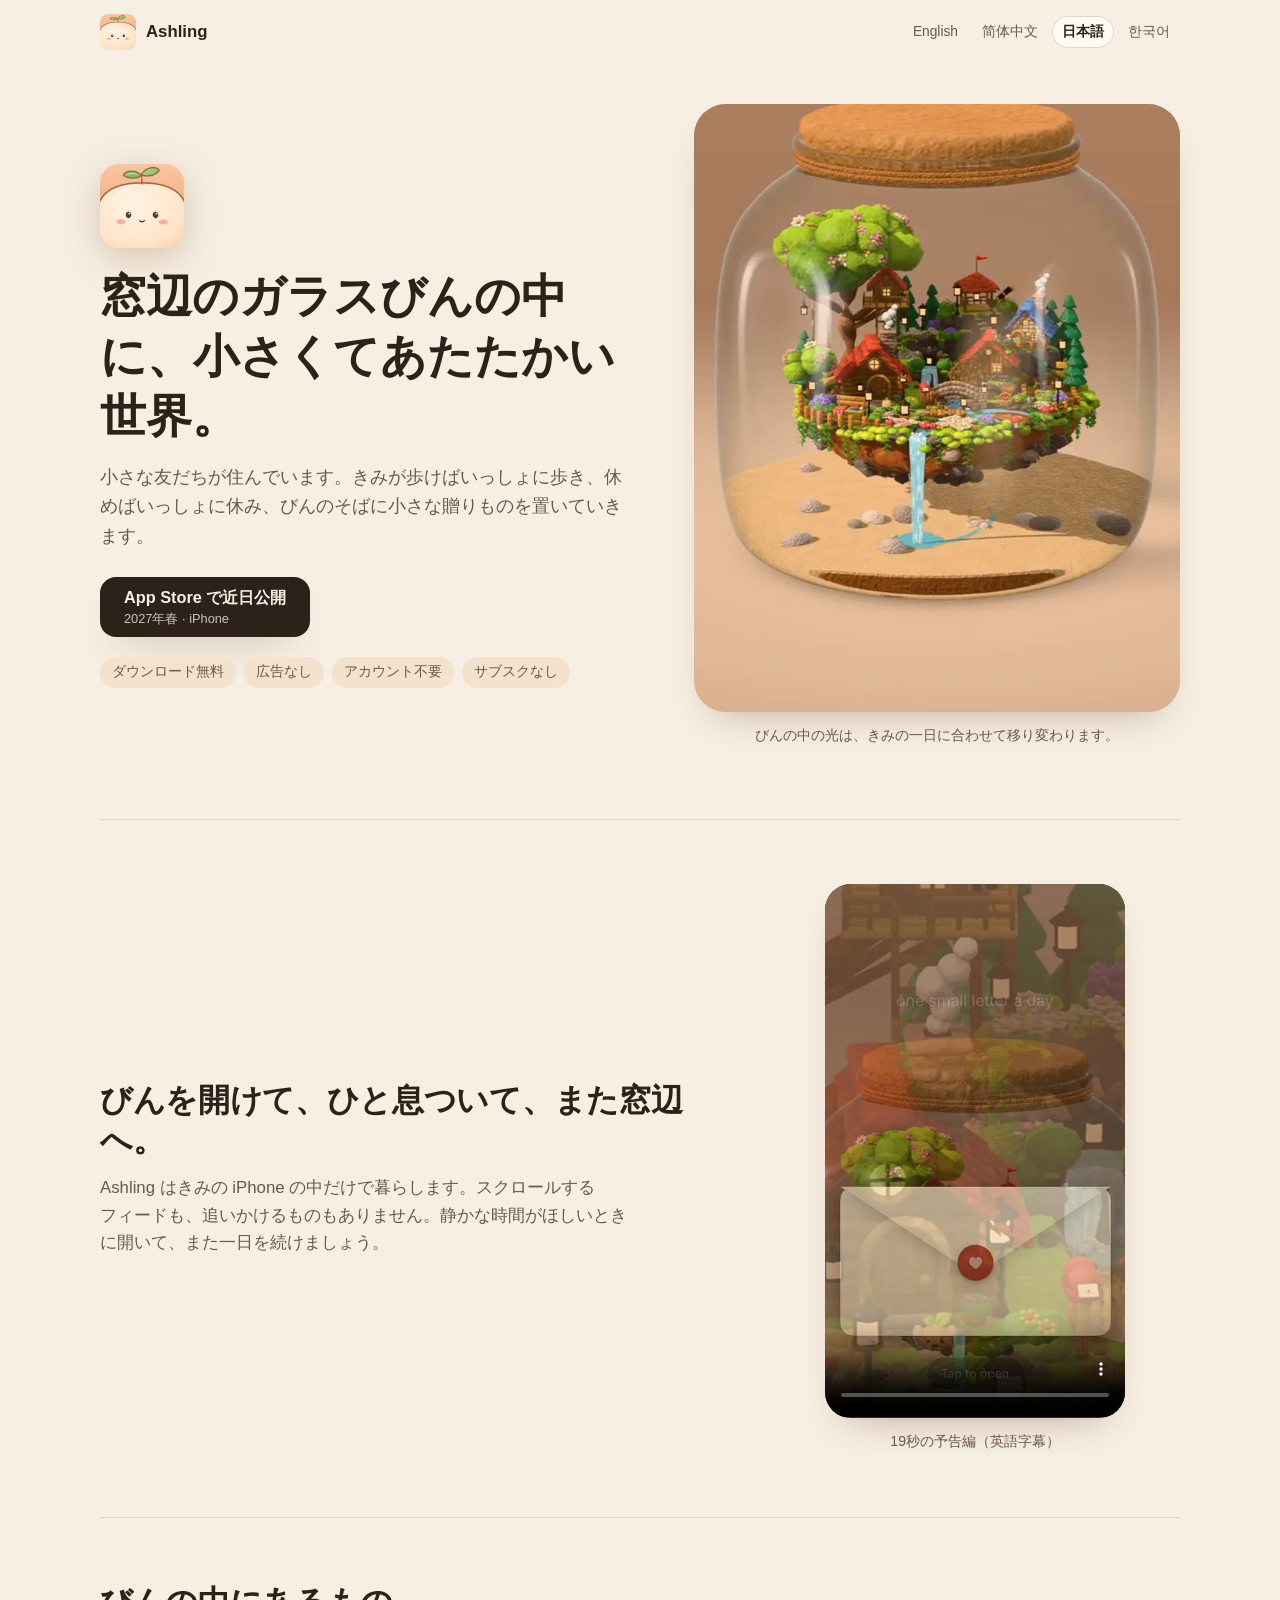
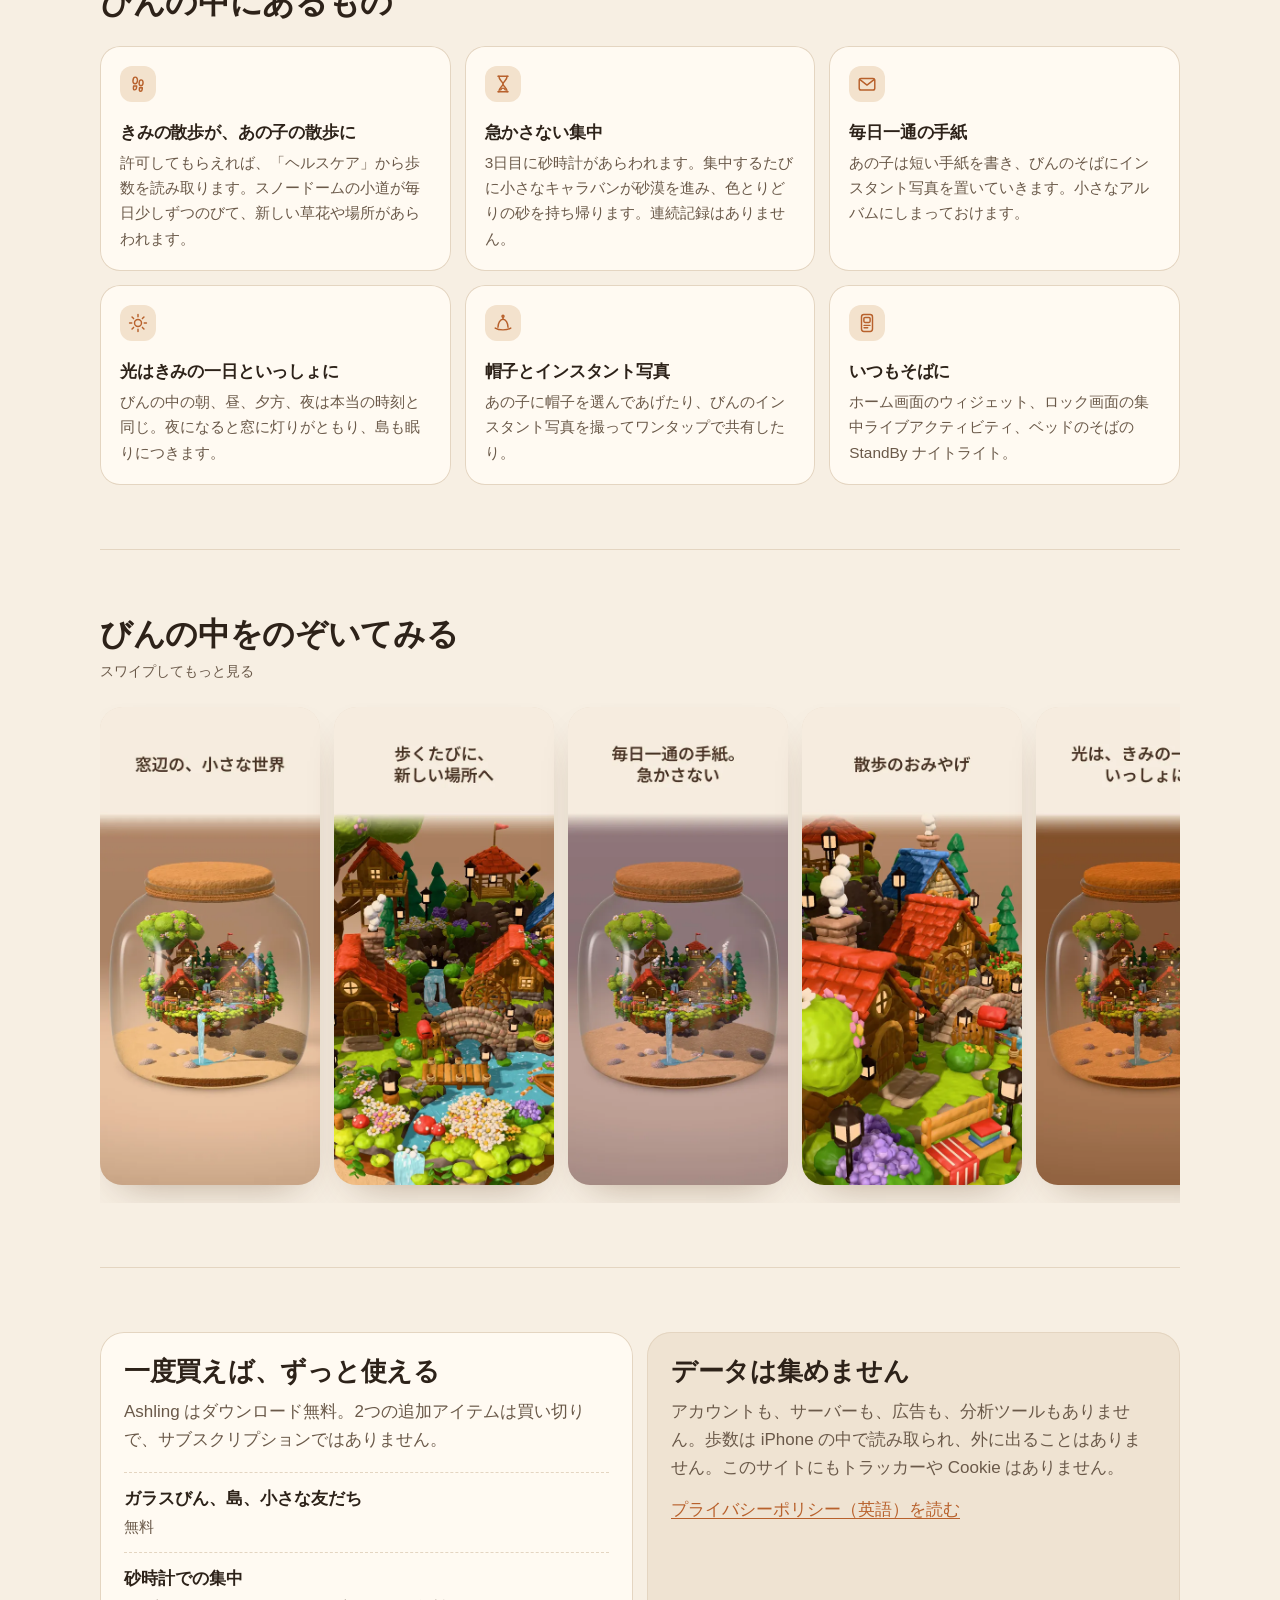
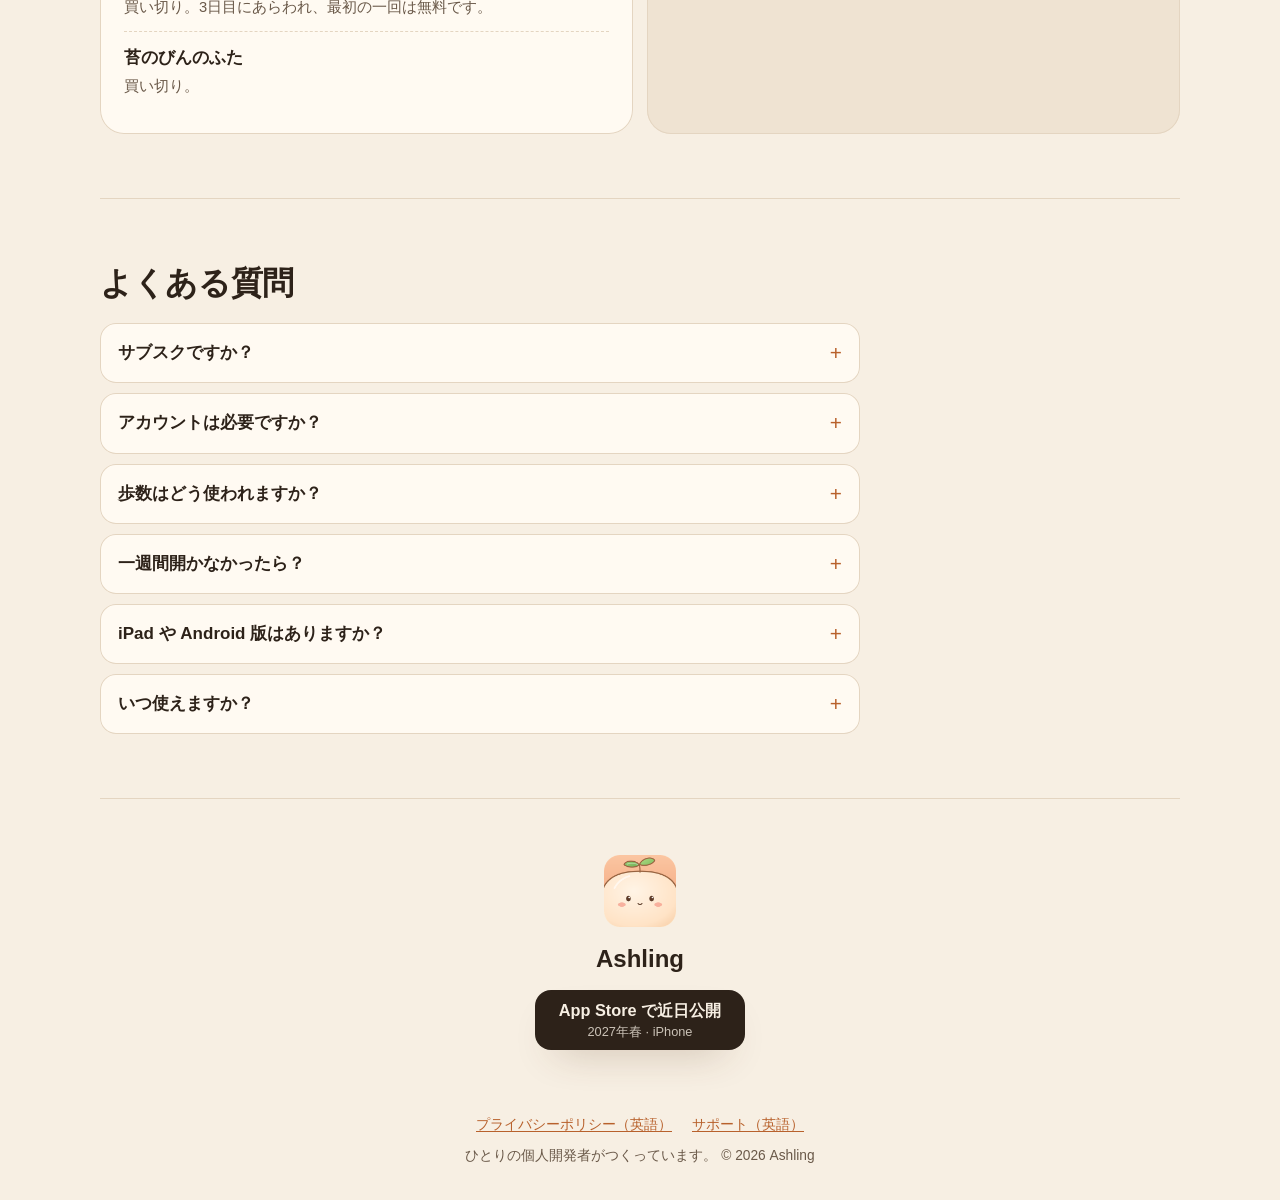
==== ja/index.html @ 412d9f3a "Add the Ashling home page in four languages A static, phone-first home page for English, Simplified " ====
<!doctype html>
<html lang="ja">
<head>
  <meta charset="utf-8">
  <meta name="viewport" content="width=device-width, initial-scale=1, viewport-fit=cover">
  <title>Ashling｜ガラスびんの中の小さな世界</title>
  <meta name="description" content="Ashling は iPhone の癒しペットアプリ。窓辺のガラスびんに小さな友だちが住んでいます。歩けばいっしょに歩き、手紙を書いてくれて、びんの中の光はきみの一日に合わせて移り変わります。広告なし、アカウント不要、サブスクなし。">
  <meta name="theme-color" content="#f7efe3" media="(prefers-color-scheme: light)">
  <meta name="theme-color" content="#1b1511" media="(prefers-color-scheme: dark)">
  <link rel="canonical" href="https://pythoncreatebot.github.io/ashling/ja/">
  <link rel="alternate" hreflang="en" href="https://pythoncreatebot.github.io/ashling/">
  <link rel="alternate" hreflang="zh-Hans" href="https://pythoncreatebot.github.io/ashling/zh/">
  <link rel="alternate" hreflang="ja" href="https://pythoncreatebot.github.io/ashling/ja/">
  <link rel="alternate" hreflang="ko" href="https://pythoncreatebot.github.io/ashling/ko/">
  <link rel="alternate" hreflang="x-default" href="https://pythoncreatebot.github.io/ashling/">
  <meta property="og:type" content="website">
  <meta property="og:site_name" content="Ashling">
  <meta property="og:title" content="Ashling｜ガラスびんの中の小さな世界">
  <meta property="og:description" content="Ashling は iPhone の癒しペットアプリ。窓辺のガラスびんに小さな友だちが住んでいます。歩けばいっしょに歩き、手紙を書いてくれて、びんの中の光はきみの一日に合わせて移り変わります。広告なし、アカウント不要、サブスクなし。">
  <meta property="og:url" content="https://pythoncreatebot.github.io/ashling/ja/">
  <meta property="og:image" content="https://pythoncreatebot.github.io/ashling/assets/og.png">
  <meta property="og:image:width" content="1200">
  <meta property="og:image:height" content="630">
  <meta property="og:locale" content="ja_JP">
  <meta name="twitter:card" content="summary_large_image">
  <link rel="icon" type="image/png" href="../assets/icon/favicon-64.png">
  <link rel="apple-touch-icon" href="../assets/icon/apple-touch-icon.png">
  <link rel="stylesheet" href="../assets/site.css">
</head>
<body>
  <header class="top">
    <a class="brand" href="../ja/" aria-label="Ashling ホーム">
      <img src="../assets/icon/icon-256.png" width="36" height="36" alt="">
      <span>Ashling</span>
    </a>
    <nav aria-label="言語">
      <ul class="langs">
        <li><a href="../" hreflang="en" lang="en">English</a></li>
        <li><a href="../zh/" hreflang="zh-Hans" lang="zh-Hans">简体中文</a></li>
        <li><a href="../ja/" hreflang="ja" lang="ja" aria-current="page">日本語</a></li>
        <li><a href="../ko/" hreflang="ko" lang="ko">한국어</a></li>
      </ul>
    </nav>
  </header>

  <main>
    <section class="hero">
      <div class="hero-text">
        <img class="hero-icon" src="../assets/icon/icon-256.png" width="96" height="96" alt="Ashling">
        <h1>窓辺のガラスびんの中に、小さくてあたたかい世界。</h1>
        <p class="lead">小さな友だちが住んでいます。きみが歩けばいっしょに歩き、休めばいっしょに休み、びんのそばに小さな贈りものを置いていきます。</p>
        <div class="cta">
          <span class="store-btn is-soon"><span class="store-main">App Store で近日公開</span><span class="store-sub">2027年春 · iPhone</span></span>
        </div>
        <ul class="facts"><li>ダウンロード無料</li><li>広告なし</li><li>アカウント不要</li><li>サブスクなし</li></ul>
      </div>
      <figure class="hero-media">
        <div class="jar-frame">
          <video class="jar-video" src="../assets/media/jar-day.mp4" poster="../assets/media/jar-day-poster.webp" width="640" height="800" autoplay muted loop playsinline preload="metadata" aria-hidden="true"></video>
        </div>
        <figcaption>びんの中の光は、きみの一日に合わせて移り変わります。</figcaption>
      </figure>
    </section>

    <section class="meet">
      <div class="meet-text">
        <h2>びんを開けて、ひと息ついて、また窓辺へ。</h2>
        <p>Ashling はきみの iPhone の中だけで暮らします。スクロールするフィードも、追いかけるものもありません。静かな時間がほしいときに開いて、また一日を続けましょう。</p>
      </div>
      <figure class="trailer">
        <video src="../assets/media/trailer.mp4" poster="../assets/media/trailer-poster.webp" width="540" height="960" controls playsinline preload="none" aria-label="19秒の予告編（英語字幕）"></video>
        <figcaption>19秒の予告編（英語字幕）</figcaption>
      </figure>
    </section>

    <section class="features" aria-labelledby="feat-h">
      <h2 id="feat-h">びんの中にあるもの</h2>
      <div class="feat-grid">
        <article class="feat">
          <svg class="feat-icon" viewBox="0 0 24 24" aria-hidden="true"><path d="M9 4.5c1.6 0 2.6 1.7 2.4 4-.2 2-1.2 3.3-2.6 3.3S6.4 10.6 6.5 8.6C6.6 6.2 7.5 4.5 9 4.5Z"/><path d="M7.2 14.2h3.4l-.3 2.2c-.2 1.2-1 2-2 2s-1.4-.9-1.3-2l.2-2.2Z"/><path d="M15.3 7.5c1.4 0 2.3 1.3 2.2 3.4-.1 1.8-1 3-2.3 3s-2.1-1.1-2-2.9c.1-2.1.9-3.5 2.1-3.5Z"/><path d="M13.6 16.2h3.1l-.2 1.9c-.1 1.1-.9 1.8-1.8 1.8s-1.3-.8-1.2-1.8l.1-1.9Z"/></svg>
          <h3>きみの散歩が、あの子の散歩に</h3>
          <p>許可してもらえれば、「ヘルスケア」から歩数を読み取ります。スノードームの小道が毎日少しずつのびて、新しい草花や場所があらわれます。</p>
        </article>
        <article class="feat">
          <svg class="feat-icon" viewBox="0 0 24 24" aria-hidden="true"><path d="M6.5 3.5h11M6.5 20.5h11"/><path d="M7.5 3.5c0 4.5 4.5 5.8 4.5 8.5s-4.5 4-4.5 8.5M16.5 3.5c0 4.5-4.5 5.8-4.5 8.5s4.5 4 4.5 8.5"/><path d="M9.5 18.5c.8-1.3 1.6-2 2.5-2s1.7.7 2.5 2"/></svg>
          <h3>急かさない集中</h3>
          <p>3日目に砂時計があらわれます。集中するたびに小さなキャラバンが砂漠を進み、色とりどりの砂を持ち帰ります。連続記録はありません。</p>
        </article>
        <article class="feat">
          <svg class="feat-icon" viewBox="0 0 24 24" aria-hidden="true"><rect x="3.5" y="6" width="17" height="12.5" rx="2"/><path d="m4 7 8 6.2L20 7"/></svg>
          <h3>毎日一通の手紙</h3>
          <p>あの子は短い手紙を書き、びんのそばにインスタント写真を置いていきます。小さなアルバムにしまっておけます。</p>
        </article>
        <article class="feat">
          <svg class="feat-icon" viewBox="0 0 24 24" aria-hidden="true"><circle cx="12" cy="12" r="3.8"/><path d="M12 2.8v2.4M12 18.8v2.4M2.8 12h2.4M18.8 12h2.4M5.5 5.5l1.7 1.7M16.8 16.8l1.7 1.7M5.5 18.5l1.7-1.7M16.8 7.2l1.7-1.7"/></svg>
          <h3>光はきみの一日といっしょに</h3>
          <p>びんの中の朝、昼、夕方、夜は本当の時刻と同じ。夜になると窓に灯りがともり、島も眠りにつきます。</p>
        </article>
        <article class="feat">
          <svg class="feat-icon" viewBox="0 0 24 24" aria-hidden="true"><path d="M3.5 17.5c2.2 1.4 5.1 2 8.5 2s6.3-.6 8.5-2"/><path d="M6.5 16.6c.2-4.6 2.4-8.6 5.5-8.6s5.3 4 5.5 8.6"/><path d="M12 8V5.5"/><circle cx="12" cy="4.6" r="1.1"/></svg>
          <h3>帽子とインスタント写真</h3>
          <p>あの子に帽子を選んであげたり、びんのインスタント写真を撮ってワンタップで共有したり。</p>
        </article>
        <article class="feat">
          <svg class="feat-icon" viewBox="0 0 24 24" aria-hidden="true"><rect x="6" y="2.8" width="12" height="18.4" rx="2.6"/><rect x="8.6" y="6" width="6.8" height="5.4" rx="1.2"/><path d="M8.8 14.6h6.4M8.8 17.2h4"/></svg>
          <h3>いつもそばに</h3>
          <p>ホーム画面のウィジェット、ロック画面の集中ライブアクティビティ、ベッドのそばの StandBy ナイトライト。</p>
        </article>
      </div>
    </section>

    <section class="shots" aria-labelledby="shots-h">
      <h2 id="shots-h">びんの中をのぞいてみる</h2>
      <p class="hint">スワイプしてもっと見る</p>
      <ul class="shot-row" tabindex="0">
        <li><img src="../assets/shots/ja/01-day.webp" width="480" height="1043" loading="lazy" decoding="async" alt="窓辺の、小さな世界"></li>
        <li><img src="../assets/shots/ja/02-near-inside.webp" width="480" height="1043" loading="lazy" decoding="async" alt="歩くたびに、新しい場所へ"></li>
        <li><img src="../assets/shots/ja/03-dawn.webp" width="480" height="1043" loading="lazy" decoding="async" alt="毎日一通の手紙。急かさない"></li>
        <li><img src="../assets/shots/ja/04-near-inside-door.webp" width="480" height="1043" loading="lazy" decoding="async" alt="散歩のおみやげ"></li>
        <li><img src="../assets/shots/ja/05-dusk.webp" width="480" height="1043" loading="lazy" decoding="async" alt="光は、きみの一日といっしょに"></li>
        <li><img src="../assets/shots/ja/06-night.webp" width="480" height="1043" loading="lazy" decoding="async" alt="昼も夜も、そっとそばに"></li>
      </ul>
    </section>

    <section class="pair">
      <div class="card price">
        <h2>一度買えば、ずっと使える</h2>
        <p>Ashling はダウンロード無料。2つの追加アイテムは買い切りで、サブスクリプションではありません。</p>
        <ul class="price-list">
          <li><span class="price-name">ガラスびん、島、小さな友だち</span><span class="price-note">無料</span></li>
          <li><span class="price-name">砂時計での集中</span><span class="price-note">買い切り。3日目にあらわれ、最初の一回は無料です。</span></li>
          <li><span class="price-name">苔のびんのふた</span><span class="price-note">買い切り。</span></li>
        </ul>
      </div>
      <div class="card privacy">
        <h2>データは集めません</h2>
        <p>アカウントも、サーバーも、広告も、分析ツールもありません。歩数は iPhone の中で読み取られ、外に出ることはありません。このサイトにもトラッカーや Cookie はありません。</p>
        <p><a href="../privacy/#en">プライバシーポリシー（英語）を読む</a></p>
      </div>
    </section>

    <section class="faq" aria-labelledby="faq-h">
      <h2 id="faq-h">よくある質問</h2>
        <details>
          <summary>サブスクですか？</summary>
          <p>いいえ。ダウンロード無料で、砂時計と苔のふたは買い切りです。新しい iPhone では「購入を復元」で戻せます。</p>
        </details>
        <details>
          <summary>アカウントは必要ですか？</summary>
          <p>いりません。サインインもサーバーもなく、すべて iPhone の中に残ります。</p>
        </details>
        <details>
          <summary>歩数はどう使われますか？</summary>
          <p>許可してもらえれば、「ヘルスケア」から一日の歩数だけを読み取り、あの子が歩く距離を決めます。ヘルスケアに書き込むことはなく、歩数が端末の外に出ることもありません。許可しなくても使えます。</p>
        </details>
        <details>
          <summary>一週間開かなかったら？</summary>
          <p>何も悪いことは起きません。あの子が病気になったり悲しんだりすることも、何かを失うこともありません。島はただ待っています。</p>
        </details>
        <details>
          <summary>iPad や Android 版はありますか？</summary>
          <p>公開時は iPhone のみです。</p>
        </details>
        <details>
          <summary>いつ使えますか？</summary>
          <p>2027年春に App Store で公開予定です（iOS 17 以降の iPhone）。公開日には、このページからダウンロードできるようになります。</p>
        </details>
    </section>

    <section class="end">
      <img src="../assets/icon/icon-256.png" width="72" height="72" alt="">
      <p class="end-name">Ashling</p>
      <span class="store-btn is-soon"><span class="store-main">App Store で近日公開</span><span class="store-sub">2027年春 · iPhone</span></span>
    </section>
  </main>

  <footer class="foot">
    <p class="foot-links">
      <a href="../privacy/#en">プライバシーポリシー（英語）</a>
      <a href="../support/#en">サポート（英語）</a>
    </p>
    <p>ひとりの個人開発者がつくっています。 © 2026 Ashling</p>
  </footer>

  <script>
    (function () {
      var v = document.querySelector(".jar-video");
      if (!v || !window.matchMedia) return;
      var m = window.matchMedia("(prefers-reduced-motion: reduce)");
      function apply() { if (m.matches) { v.pause(); v.removeAttribute("autoplay"); } }
      apply();
      if (m.addEventListener) m.addEventListener("change", apply);
    })();
  </script>
</body>
</html>
---- assets/site.css ----
/* Ashling home page. System fonts only, no external requests. */

:root {
  color-scheme: light dark;
  --bg: #f7efe3;
  --bg-deep: #efe3d2;
  --surface: #fffaf2;
  --text: #2d2219;
  --muted: #6a5949;
  --line: #e4d5c1;
  --accent: #b8612c;
  --accent-ink: #fffaf2;
  --soft: #f3e2cd;
  --focus: #a44909;
  --shadow: 0 18px 40px -22px rgba(92, 56, 24, .45);
}

@media (prefers-color-scheme: dark) {
  :root {
    --bg: #1b1511;
    --bg-deep: #231b16;
    --surface: #2a211b;
    --text: #f5ebde;
    --muted: #cdbba7;
    --line: #463829;
    --accent: #e89a62;
    --accent-ink: #20160f;
    --soft: #33271f;
    --focus: #ffd79a;
    --shadow: 0 18px 40px -22px rgba(0, 0, 0, .8);
  }
}

* { box-sizing: border-box; }

html { -webkit-text-size-adjust: 100%; }

body {
  margin: 0;
  background: var(--bg);
  color: var(--text);
  font: 17px/1.65 -apple-system, BlinkMacSystemFont, "SF Pro Text", "Segoe UI", "PingFang SC",
    "Hiragino Sans", "Hiragino Kaku Gothic ProN", "Apple SD Gothic Neo", "Noto Sans CJK SC",
    "Noto Sans JP", "Noto Sans KR", "Microsoft YaHei", "Malgun Gothic", sans-serif;
  -webkit-font-smoothing: antialiased;
}

:lang(ja), :lang(ko), :lang(zh-Hans) { line-break: strict; }
:lang(ko) { word-break: keep-all; }

img, video { display: block; max-width: 100%; height: auto; }

a { color: var(--accent); text-decoration-thickness: .08em; text-underline-offset: .18em; }
a:focus-visible, summary:focus-visible, .shot-row:focus-visible {
  outline: 3px solid var(--focus);
  outline-offset: 3px;
  border-radius: 6px;
}

h1, h2, h3 { line-height: 1.25; margin: 0; letter-spacing: -.01em; }
h2 { font-size: clamp(1.45rem, 5.4vw, 2rem); }
h3 { font-size: 1.05rem; }
p { margin: 0; }

main, .top, .foot {
  width: min(100% - 32px, 1080px);
  margin-inline: auto;
}

/* Top bar */
.top {
  display: flex;
  align-items: center;
  justify-content: space-between;
  gap: 12px;
  padding: 14px 0;
  flex-wrap: wrap;
}

.brand {
  display: inline-flex;
  align-items: center;
  gap: 10px;
  color: var(--text);
  text-decoration: none;
  font-weight: 700;
  font-size: 1.05rem;
}
.brand img { width: 36px; height: 36px; }

.langs {
  display: flex;
  flex-wrap: wrap;
  gap: 4px;
  margin: 0;
  padding: 0;
  list-style: none;
  font-size: .86rem;
}
.langs a {
  display: inline-block;
  padding: 5px 10px;
  border-radius: 999px;
  color: var(--muted);
  text-decoration: none;
}
.langs a:hover { color: var(--text); }
.langs a[aria-current="page"] {
  background: var(--surface);
  color: var(--text);
  font-weight: 600;
  box-shadow: inset 0 0 0 1px var(--line);
}

/* Hero */
.hero {
  display: grid;
  gap: 28px;
  padding: 16px 0 56px;
}

.hero-icon {
  width: 84px;
  height: 84px;
  margin-bottom: 18px;
  filter: drop-shadow(0 10px 18px rgba(120, 70, 30, .25));
}

.hero h1 {
  font-size: clamp(2rem, 8.4vw, 3.3rem);
  line-height: 1.15;
  letter-spacing: -.02em;
}
:lang(zh-Hans) .hero h1, :lang(ja) .hero h1, :lang(ko) .hero h1 {
  font-size: clamp(1.8rem, 7.4vw, 2.9rem);
  line-height: 1.3;
  letter-spacing: 0;
}

.lead {
  margin-top: 16px;
  font-size: 1.12rem;
  color: var(--muted);
  max-width: 34em;
}

.cta { margin-top: 26px; }

.store-btn {
  display: inline-flex;
  flex-direction: column;
  align-items: flex-start;
  justify-content: center;
  gap: 2px;
  min-height: 56px;
  padding: 10px 24px;
  border-radius: 16px;
  background: var(--text);
  color: var(--bg);
  text-decoration: none;
  box-shadow: var(--shadow);
}
.store-btn .store-main { font-weight: 650; font-size: 1.02rem; line-height: 1.3; }
.store-btn .store-sub { font-size: .8rem; opacity: .78; line-height: 1.3; }
.store-btn.is-soon { cursor: default; }
a.store-btn:hover { opacity: .9; }

.facts {
  display: flex;
  flex-wrap: wrap;
  gap: 8px;
  margin: 20px 0 0;
  padding: 0;
  list-style: none;
}
.facts li {
  padding: 4px 12px;
  border-radius: 999px;
  background: var(--soft);
  color: var(--muted);
  font-size: .85rem;
}

.hero-media { margin: 0; }

.jar-frame {
  position: relative;
  border-radius: 32px;
  overflow: hidden;
  aspect-ratio: 4 / 5;
  background: #c9a98a;
  box-shadow: var(--shadow), inset 0 0 0 1px rgba(255, 255, 255, .25);
}
.jar-frame video { width: 100%; height: 100%; object-fit: cover; }

.hero-media figcaption,
.trailer figcaption {
  margin-top: 12px;
  text-align: center;
  font-size: .88rem;
  color: var(--muted);
}

/* Meet + trailer */
.meet {
  display: grid;
  gap: 28px;
  align-items: center;
  padding: 48px 0;
  border-top: 1px solid var(--line);
}
.meet-text p { margin-top: 14px; color: var(--muted); font-size: 1.05rem; max-width: 32em; }

.trailer { margin: 0 auto; width: min(100%, 300px); }
.trailer video {
  width: 100%;
  border-radius: 26px;
  background: #3a2a20;
  box-shadow: var(--shadow);
  aspect-ratio: 9 / 16;
}

/* Features */
.features { padding: 48px 0; border-top: 1px solid var(--line); }
.feat-grid {
  display: grid;
  gap: 14px;
  margin-top: 24px;
}
.feat {
  padding: 20px;
  border-radius: 20px;
  background: var(--surface);
  box-shadow: inset 0 0 0 1px var(--line);
}
.feat h3 { margin-top: 12px; }
.feat p { margin-top: 6px; color: var(--muted); font-size: .96rem; }
.feat-icon {
  width: 36px;
  height: 36px;
  padding: 7px;
  border-radius: 12px;
  background: var(--soft);
  fill: none;
  stroke: var(--accent);
  stroke-width: 1.6;
  stroke-linecap: round;
  stroke-linejoin: round;
}

/* Screenshots */
.shots { padding: 48px 0; border-top: 1px solid var(--line); }
.hint { margin-top: 6px; color: var(--muted); font-size: .88rem; }
.shot-row {
  display: flex;
  gap: 14px;
  margin: 20px -16px 0;
  padding: 4px 16px 18px;
  list-style: none;
  overflow-x: auto;
  scroll-snap-type: x mandatory;
  scroll-padding-inline: 16px;
  -webkit-overflow-scrolling: touch;
  scrollbar-width: thin;
}
.shot-row li { flex: 0 0 auto; width: 58vw; max-width: 236px; scroll-snap-align: start; }
.shot-row img {
  width: 100%;
  border-radius: 22px;
  box-shadow: var(--shadow), inset 0 0 0 1px var(--line);
  background: var(--soft);
}

/* Price + privacy */
.pair {
  display: grid;
  gap: 14px;
  padding: 48px 0;
  border-top: 1px solid var(--line);
}
.card {
  padding: 24px;
  border-radius: 24px;
  background: var(--surface);
  box-shadow: inset 0 0 0 1px var(--line);
}
.card h2 { font-size: clamp(1.3rem, 4.8vw, 1.6rem); }
.card > p { margin-top: 10px; color: var(--muted); }
.card > p + p { margin-top: 14px; }
.price-list { margin: 18px 0 0; padding: 0; list-style: none; }
.price-list li {
  display: grid;
  gap: 2px;
  padding: 12px 0;
  border-top: 1px dashed var(--line);
}
.price-name { font-weight: 650; }
.price-note { color: var(--muted); font-size: .92rem; }
.privacy { background: var(--bg-deep); }

/* FAQ */
.faq { padding: 48px 0; border-top: 1px solid var(--line); }
.faq h2 { margin-bottom: 20px; }
.faq details {
  border-radius: 16px;
  background: var(--surface);
  box-shadow: inset 0 0 0 1px var(--line);
}
.faq details + details { margin-top: 10px; }
.faq summary {
  cursor: pointer;
  padding: 16px 48px 16px 18px;
  font-weight: 600;
  list-style: none;
  position: relative;
}
.faq summary::-webkit-details-marker { display: none; }
.faq summary::after {
  content: "+";
  position: absolute;
  right: 18px;
  top: 50%;
  transform: translateY(-50%);
  font-size: 1.3rem;
  font-weight: 400;
  color: var(--accent);
}
.faq details[open] summary::after { content: "−"; }
.faq details p { padding: 0 18px 18px; color: var(--muted); }

/* Closing */
.end {
  display: grid;
  justify-items: center;
  gap: 12px;
  padding: 56px 0 40px;
  border-top: 1px solid var(--line);
  text-align: center;
}
.end img { width: 72px; height: 72px; }
.end-name { font-size: 1.5rem; font-weight: 700; }
.end .store-btn { align-items: center; }

.foot {
  padding: 24px 0 calc(32px + env(safe-area-inset-bottom));
  color: var(--muted);
  font-size: .86rem;
  text-align: center;
}
.foot-links { display: flex; justify-content: center; flex-wrap: wrap; gap: 6px 20px; margin-bottom: 8px; }

/* Wider screens */
@media (min-width: 720px) {
  .feat-grid { grid-template-columns: repeat(2, 1fr); }
  .pair { grid-template-columns: 1fr 1fr; }
  .shot-row { margin-inline: 0; padding-inline: 0; scroll-padding-inline: 0; }
  .shot-row li { width: 220px; }
}

@media (min-width: 900px) {
  .hero {
    grid-template-columns: 1.05fr .95fr;
    align-items: center;
    gap: 56px;
    padding: 40px 0 72px;
  }
  .meet { grid-template-columns: 1.2fr .8fr; gap: 56px; padding: 64px 0; }
  .feat-grid { grid-template-columns: repeat(3, 1fr); }
  .features, .shots, .pair, .faq { padding: 64px 0; }
  .faq details { max-width: 760px; }
}

@media (prefers-reduced-motion: reduce) {
  * { scroll-behavior: auto !important; }
}
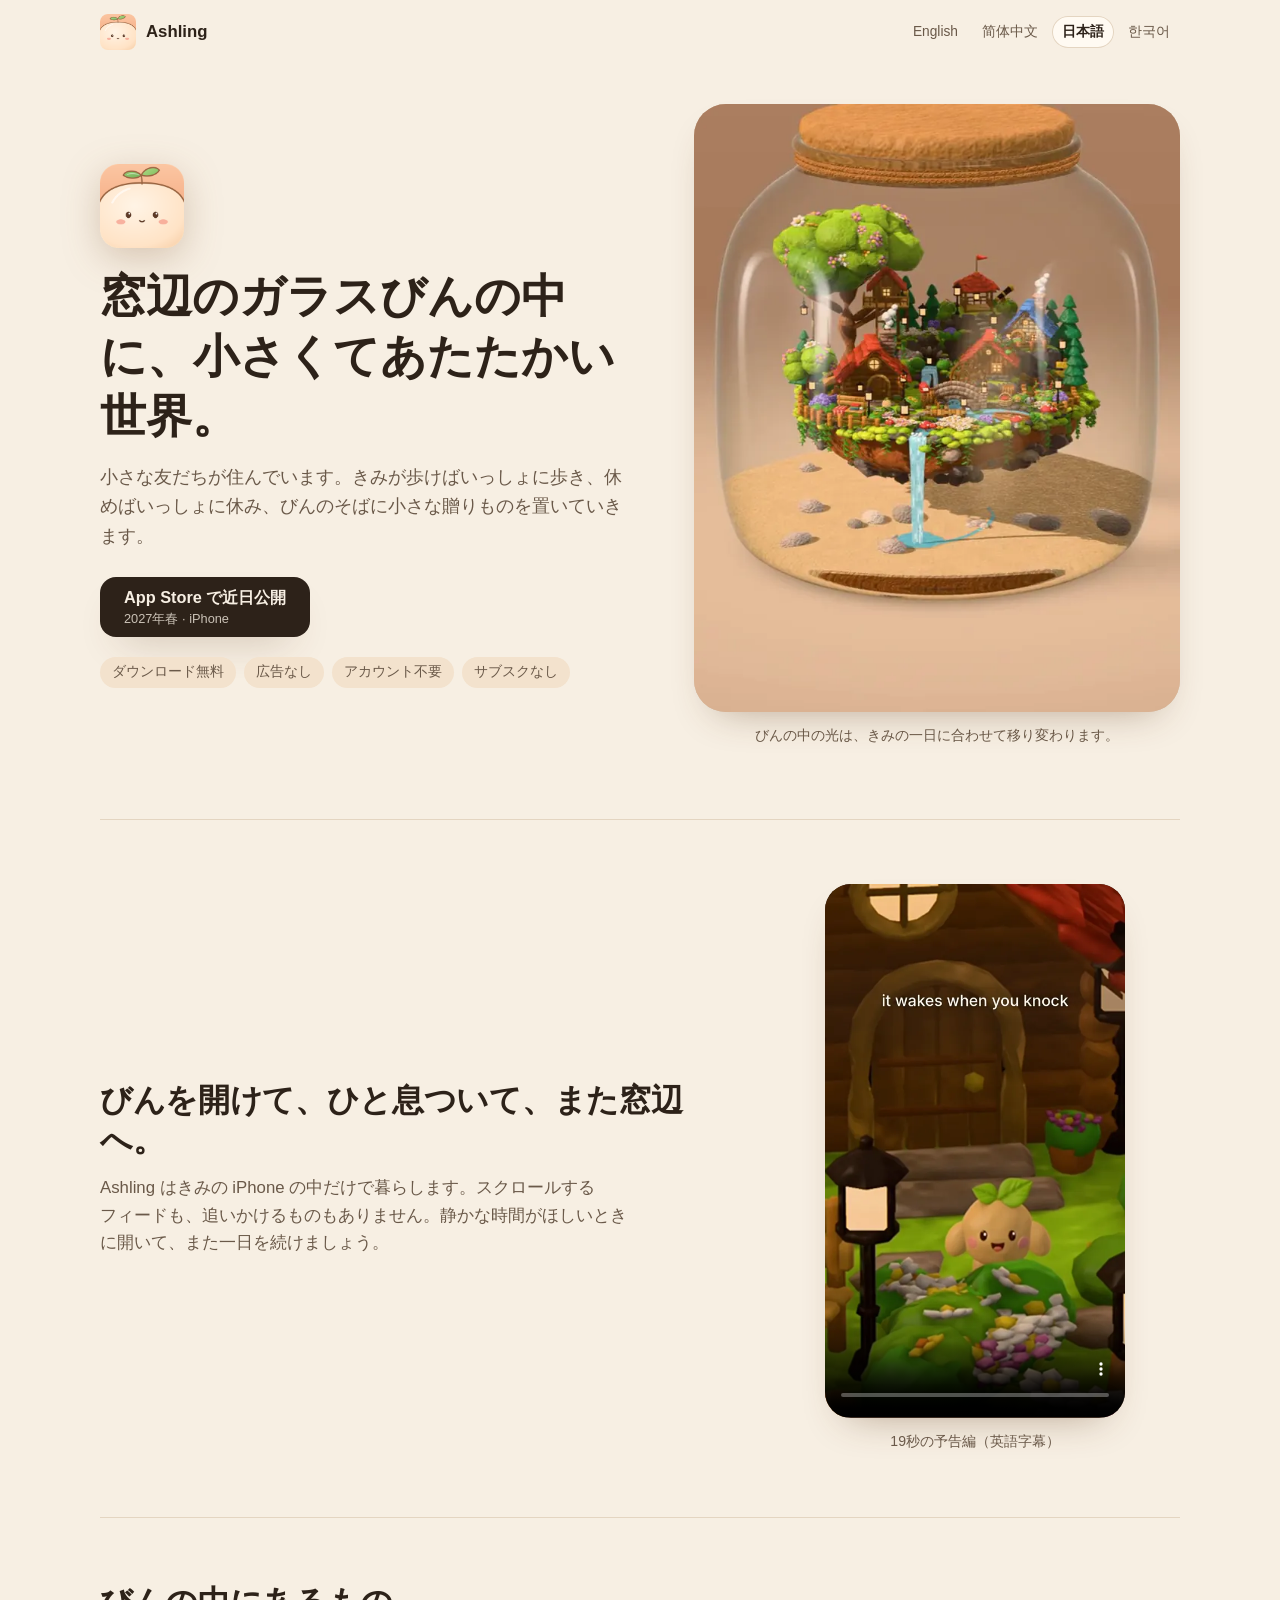
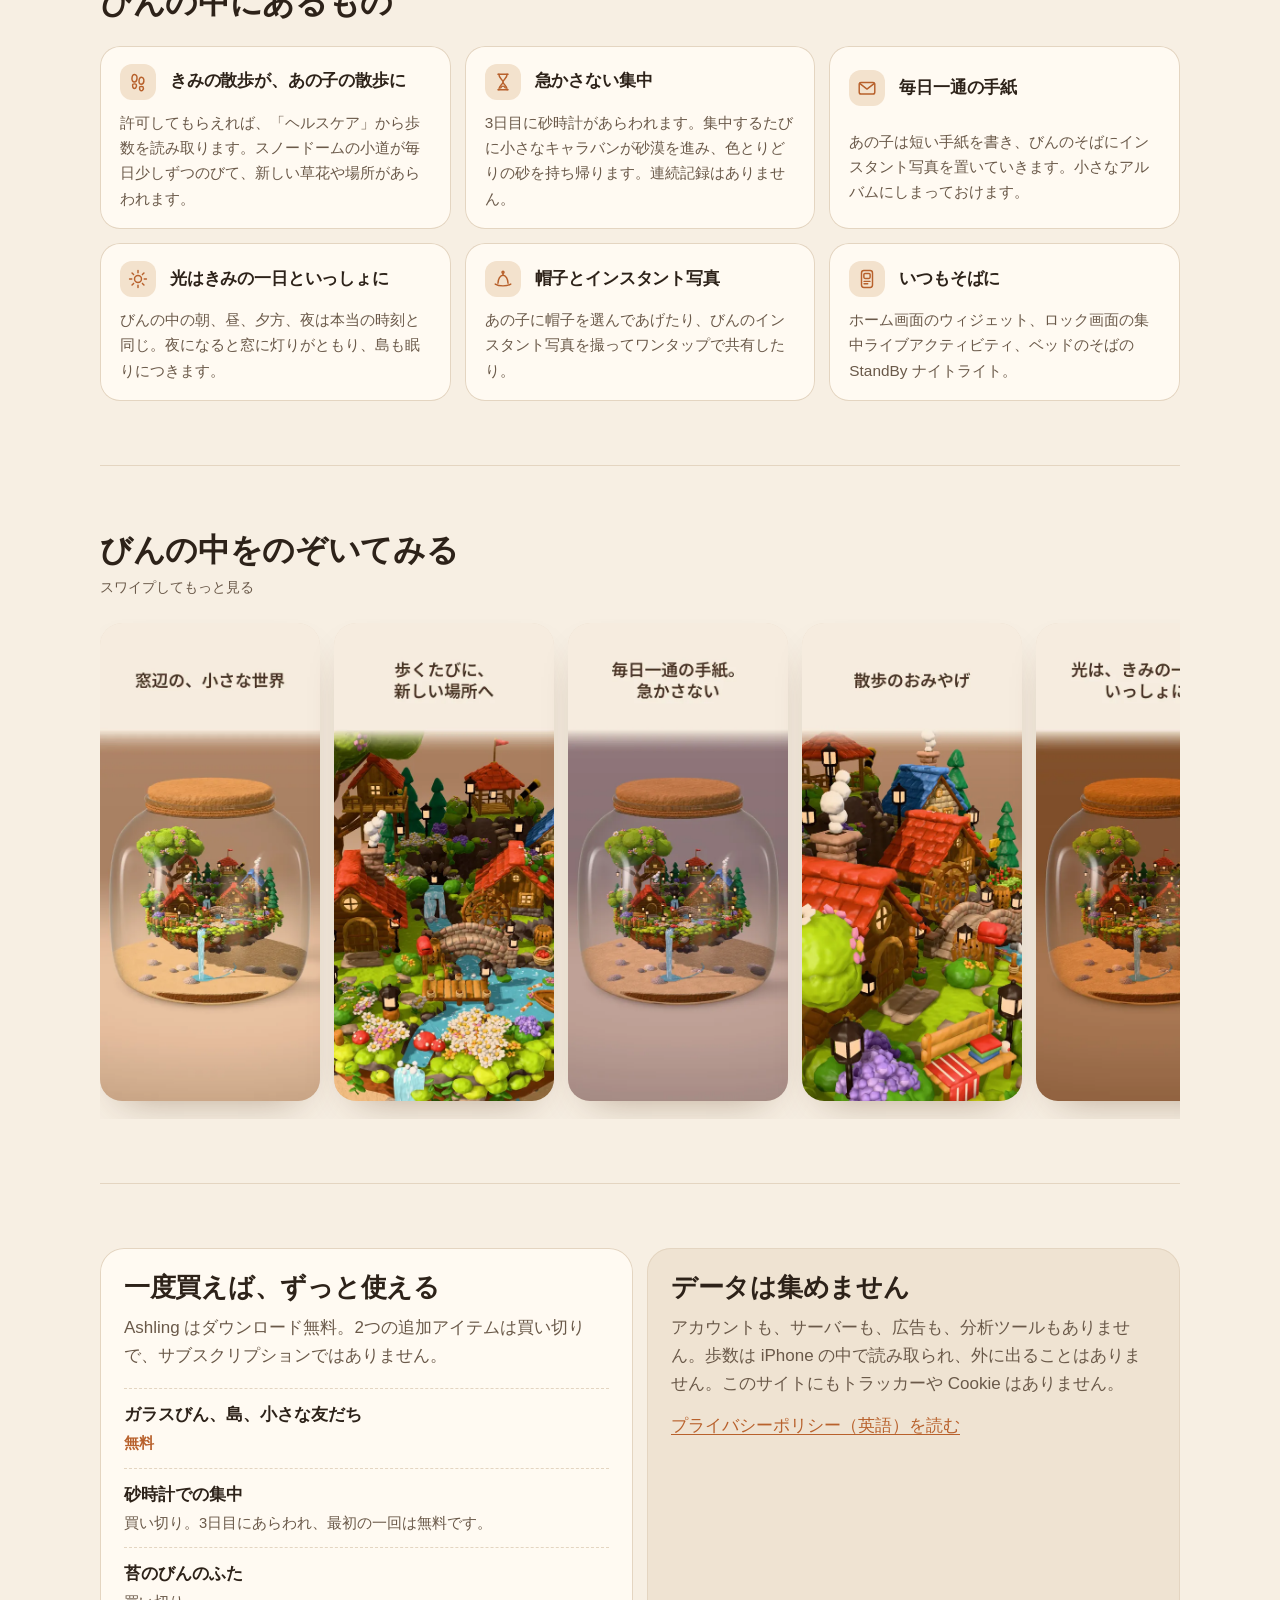
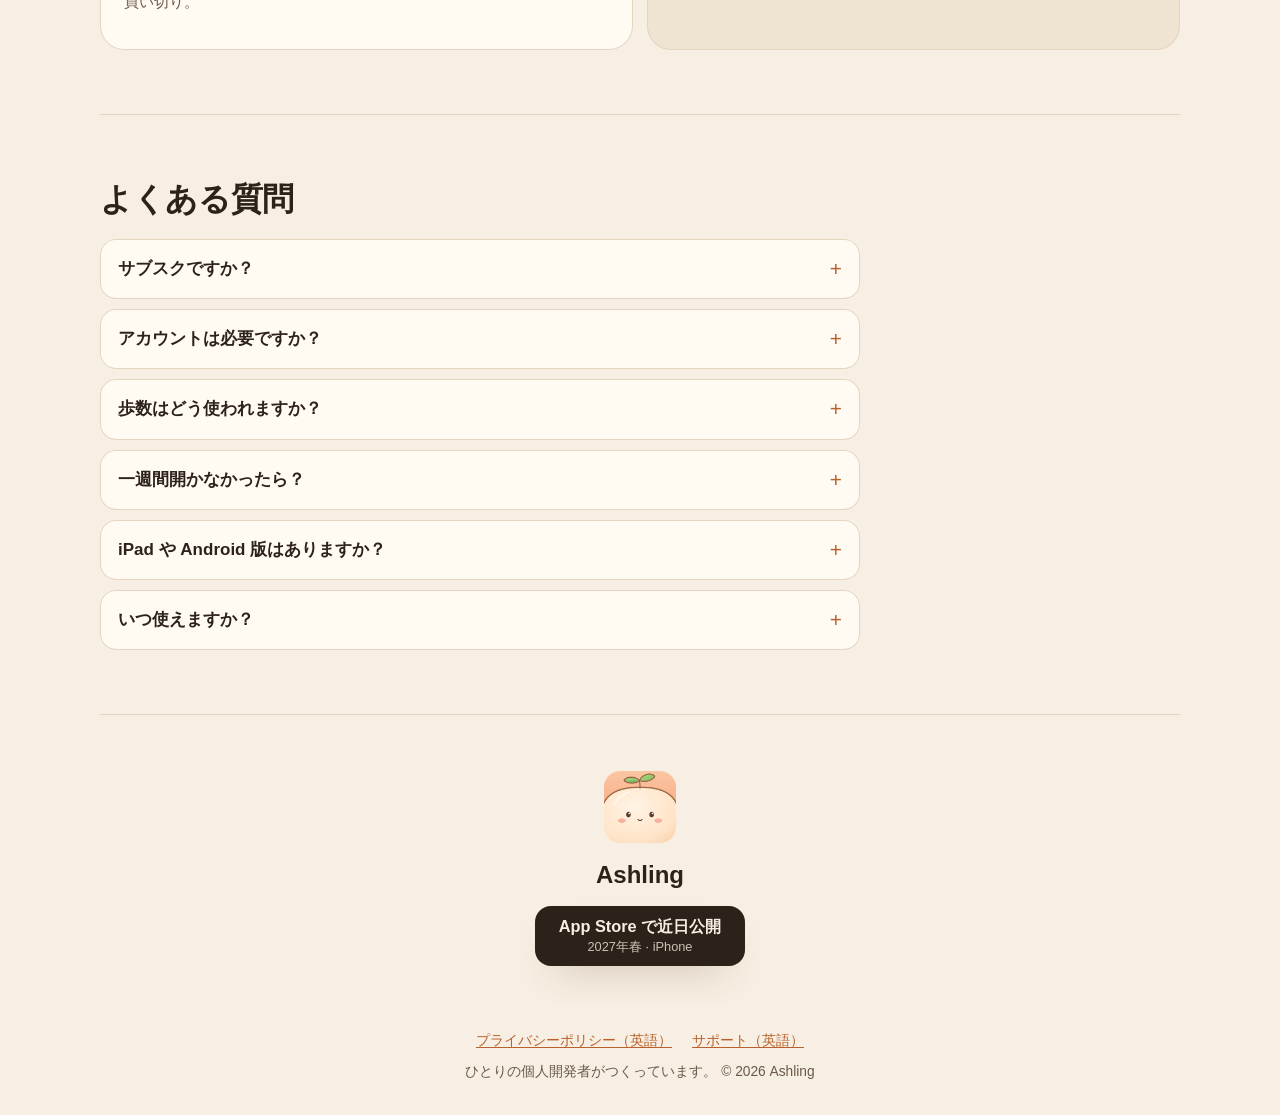
==== commit b5ca3262: "Home page polish: clearer trailer poster, compact feature cards, footprint icon Co-Authored-By: Clau" ====
--- a/ja/index.html
+++ b/ja/index.html
@@ -29,7 +29,7 @@
 </head>
 <body>
   <header class="top">
-    <a class="brand" href="../ja/" aria-label="Ashling ホーム">
+    <a class="brand" href="./" aria-label="Ashling ホーム">
       <img src="../assets/icon/icon-256.png" width="36" height="36" alt="">
       <span>Ashling</span>
     </a>
@@ -77,7 +77,7 @@
       <h2 id="feat-h">びんの中にあるもの</h2>
       <div class="feat-grid">
         <article class="feat">
-          <svg class="feat-icon" viewBox="0 0 24 24" aria-hidden="true"><path d="M9 4.5c1.6 0 2.6 1.7 2.4 4-.2 2-1.2 3.3-2.6 3.3S6.4 10.6 6.5 8.6C6.6 6.2 7.5 4.5 9 4.5Z"/><path d="M7.2 14.2h3.4l-.3 2.2c-.2 1.2-1 2-2 2s-1.4-.9-1.3-2l.2-2.2Z"/><path d="M15.3 7.5c1.4 0 2.3 1.3 2.2 3.4-.1 1.8-1 3-2.3 3s-2.1-1.1-2-2.9c.1-2.1.9-3.5 2.1-3.5Z"/><path d="M13.6 16.2h3.1l-.2 1.9c-.1 1.1-.9 1.8-1.8 1.8s-1.3-.8-1.2-1.8l.1-1.9Z"/></svg>
+          <svg class="feat-icon" viewBox="0 0 24 24" aria-hidden="true"><path d="M8.2 3.8c1.9 0 2.9 2 2.7 4.5-.2 2.2-1.3 3.6-2.9 3.6s-2.7-1.4-2.6-3.6c.1-2.6 1-4.5 2.8-4.5Z"/><path d="M6.4 14.4c.6-.5 3.2-.5 3.6.1.4.7.2 3-.4 3.8-.7.9-2.2.9-2.9 0-.6-.8-.8-3.4-.3-3.9Z"/><path d="M15.8 6.8c1.8 0 2.8 1.9 2.6 4.3-.2 2.1-1.2 3.4-2.8 3.4s-2.6-1.3-2.5-3.4c.1-2.5 1-4.3 2.7-4.3Z"/><path d="M14 17.2c.6-.5 3.1-.5 3.5.1.4.7.2 2.8-.4 3.6-.7.9-2.1.9-2.8 0-.6-.8-.8-3.2-.3-3.7Z"/></svg>
           <h3>きみの散歩が、あの子の散歩に</h3>
           <p>許可してもらえれば、「ヘルスケア」から歩数を読み取ります。スノードームの小道が毎日少しずつのびて、新しい草花や場所があらわれます。</p>
         </article>
--- a/assets/site.css
+++ b/assets/site.css
@@ -228,13 +228,17 @@
   margin-top: 24px;
 }
 .feat {
-  padding: 20px;
+  display: grid;
+  grid-template-columns: 36px 1fr;
+  column-gap: 14px;
+  align-items: center;
+  padding: 18px 20px;
   border-radius: 20px;
   background: var(--surface);
   box-shadow: inset 0 0 0 1px var(--line);
 }
-.feat h3 { margin-top: 12px; }
-.feat p { margin-top: 6px; color: var(--muted); font-size: .96rem; }
+.feat h3 { margin: 0; }
+.feat p { grid-column: 1 / -1; margin-top: 10px; color: var(--muted); font-size: .96rem; }
 .feat-icon {
   width: 36px;
   height: 36px;
@@ -262,6 +266,7 @@
   scroll-padding-inline: 16px;
   -webkit-overflow-scrolling: touch;
   scrollbar-width: thin;
+  scrollbar-color: var(--line) transparent;
 }
 .shot-row li { flex: 0 0 auto; width: 58vw; max-width: 236px; scroll-snap-align: start; }
 .shot-row img {
@@ -296,6 +301,7 @@
 }
 .price-name { font-weight: 650; }
 .price-note { color: var(--muted); font-size: .92rem; }
+.price-list li:first-child .price-note { color: var(--accent); font-weight: 600; }
 .privacy { background: var(--bg-deep); }
 
 /* FAQ */
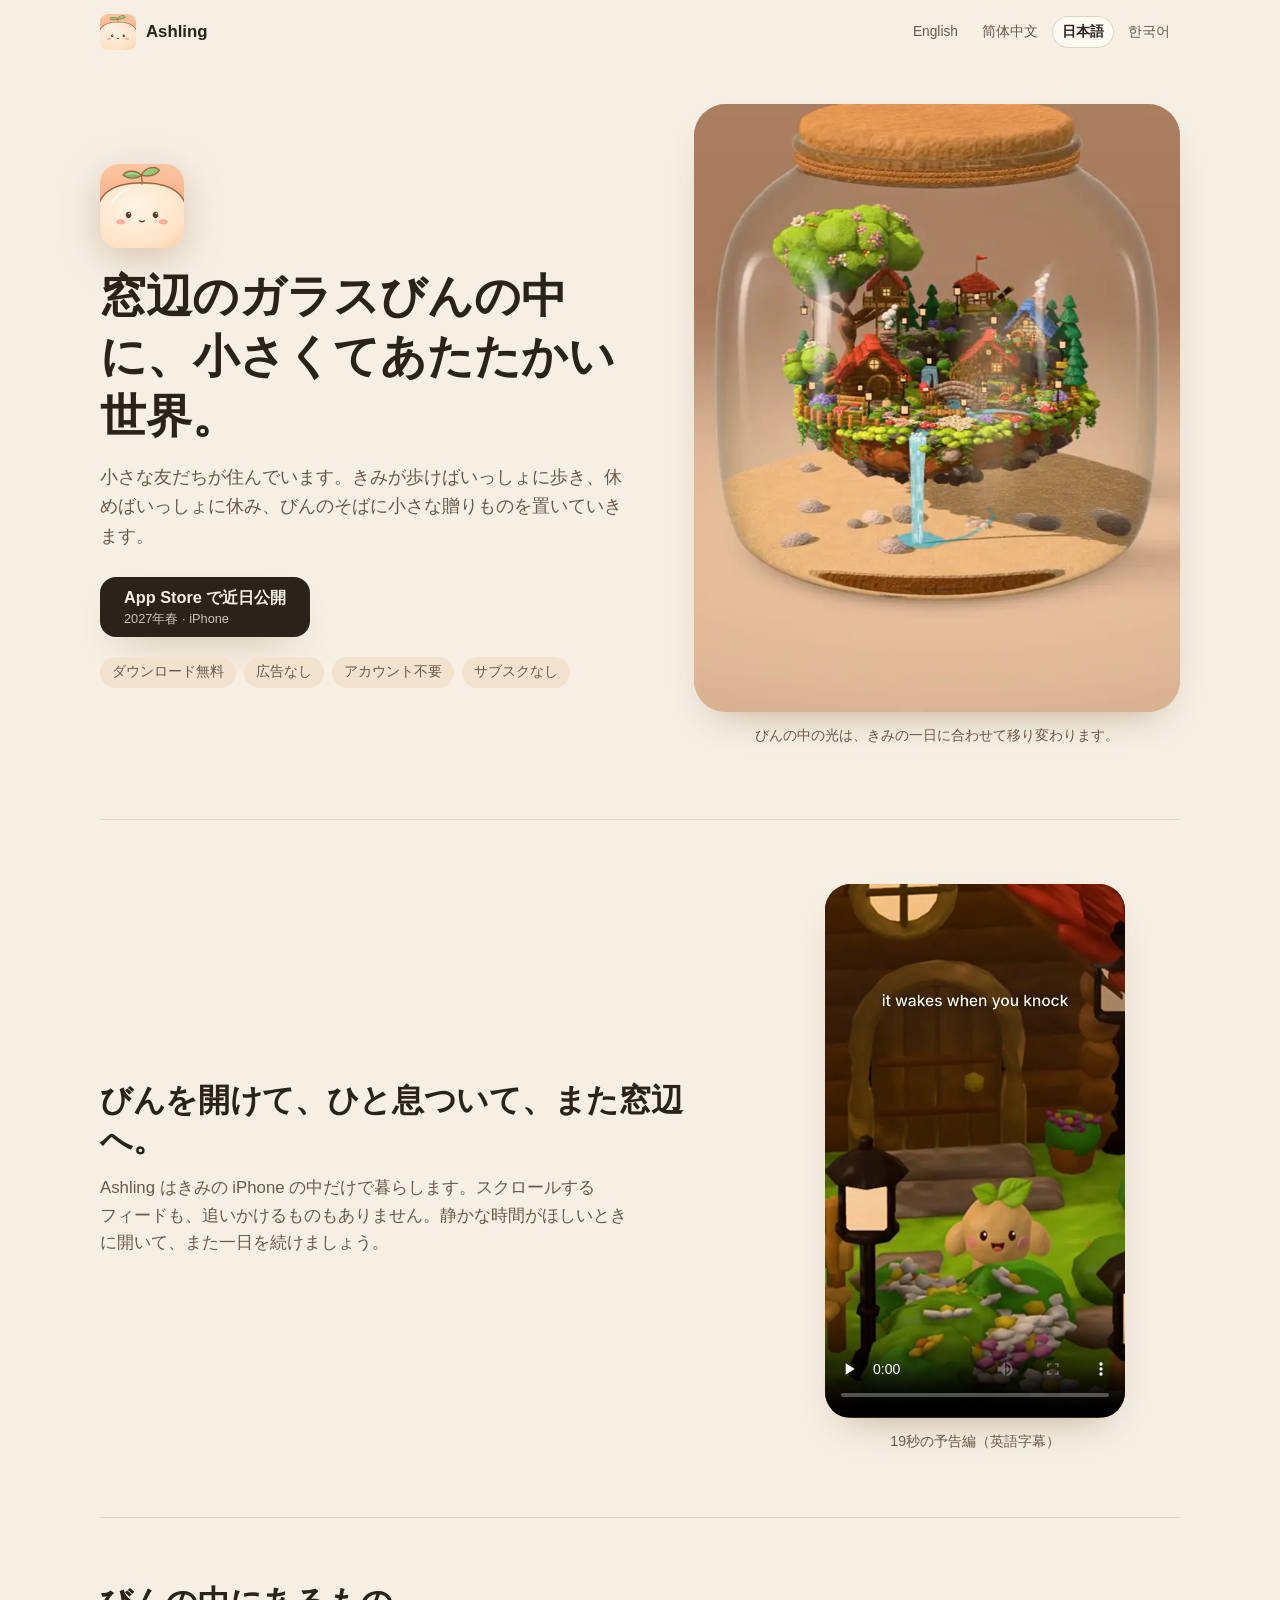
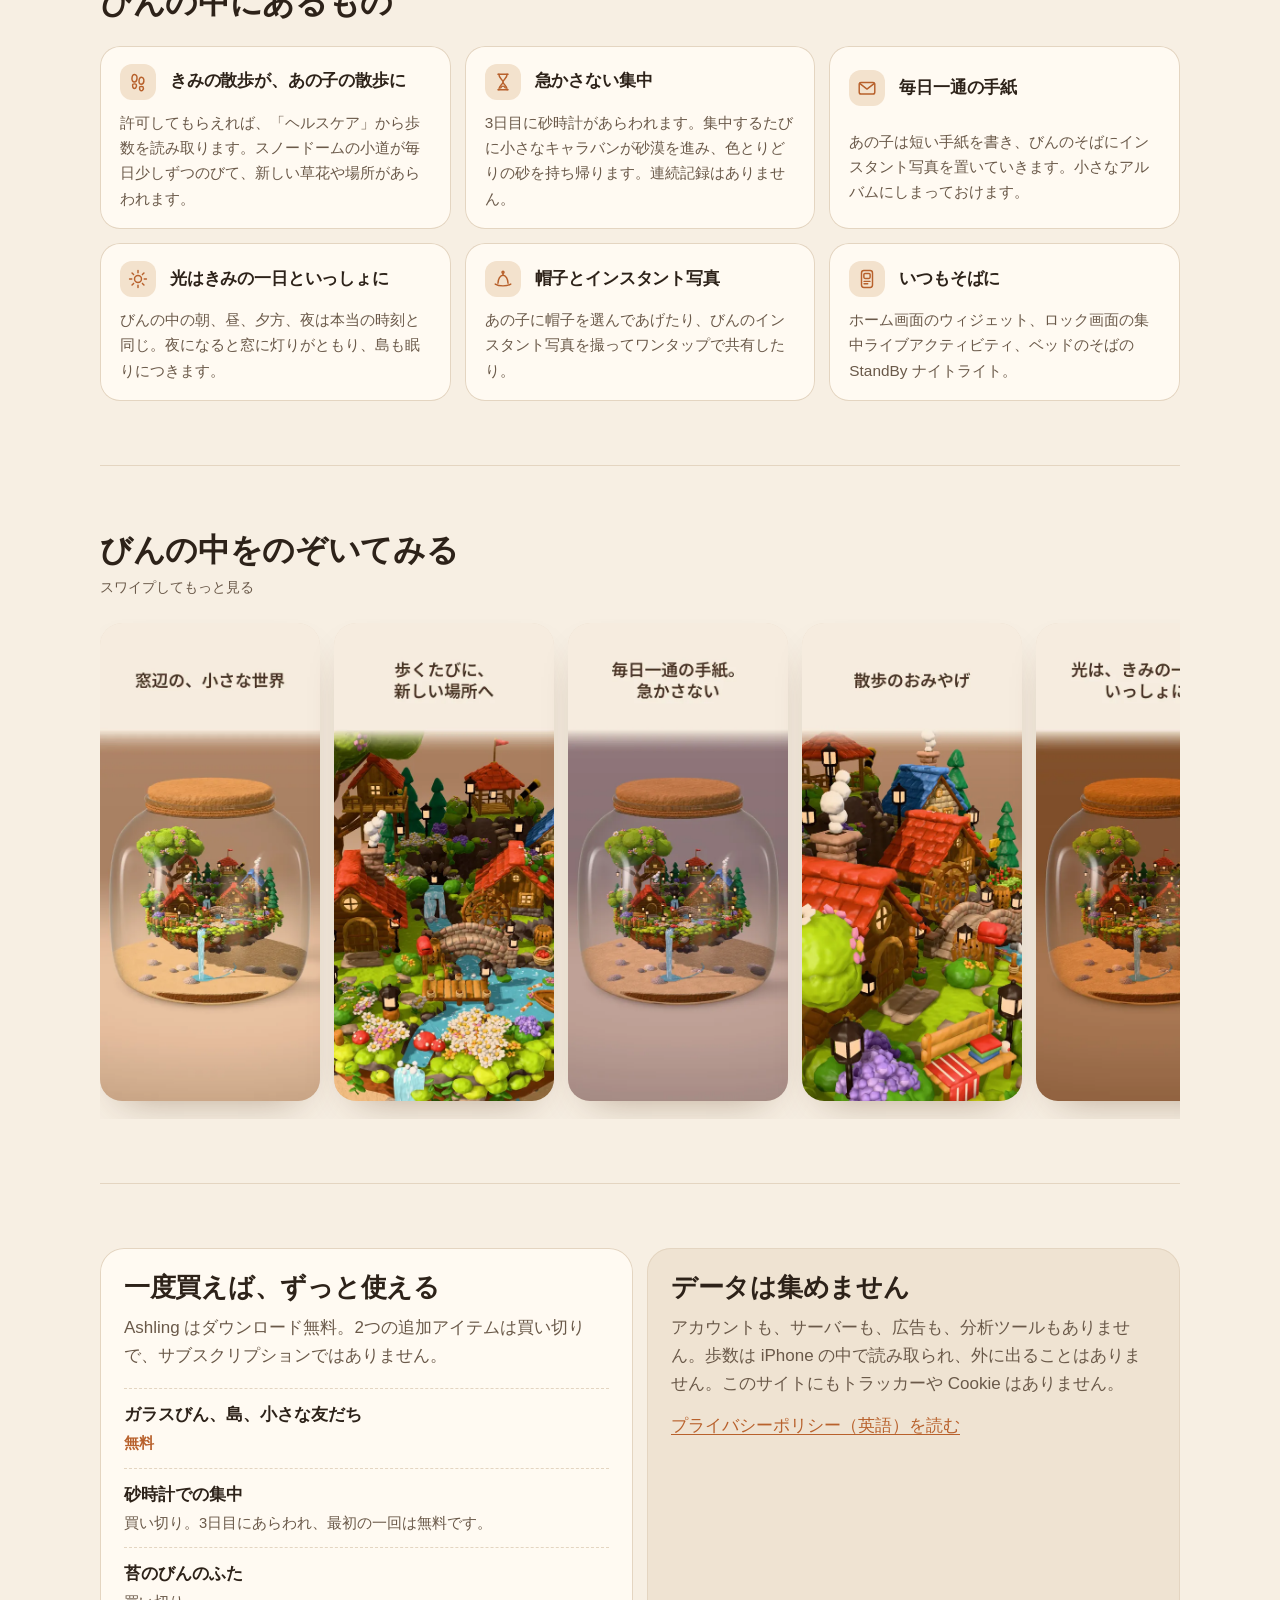
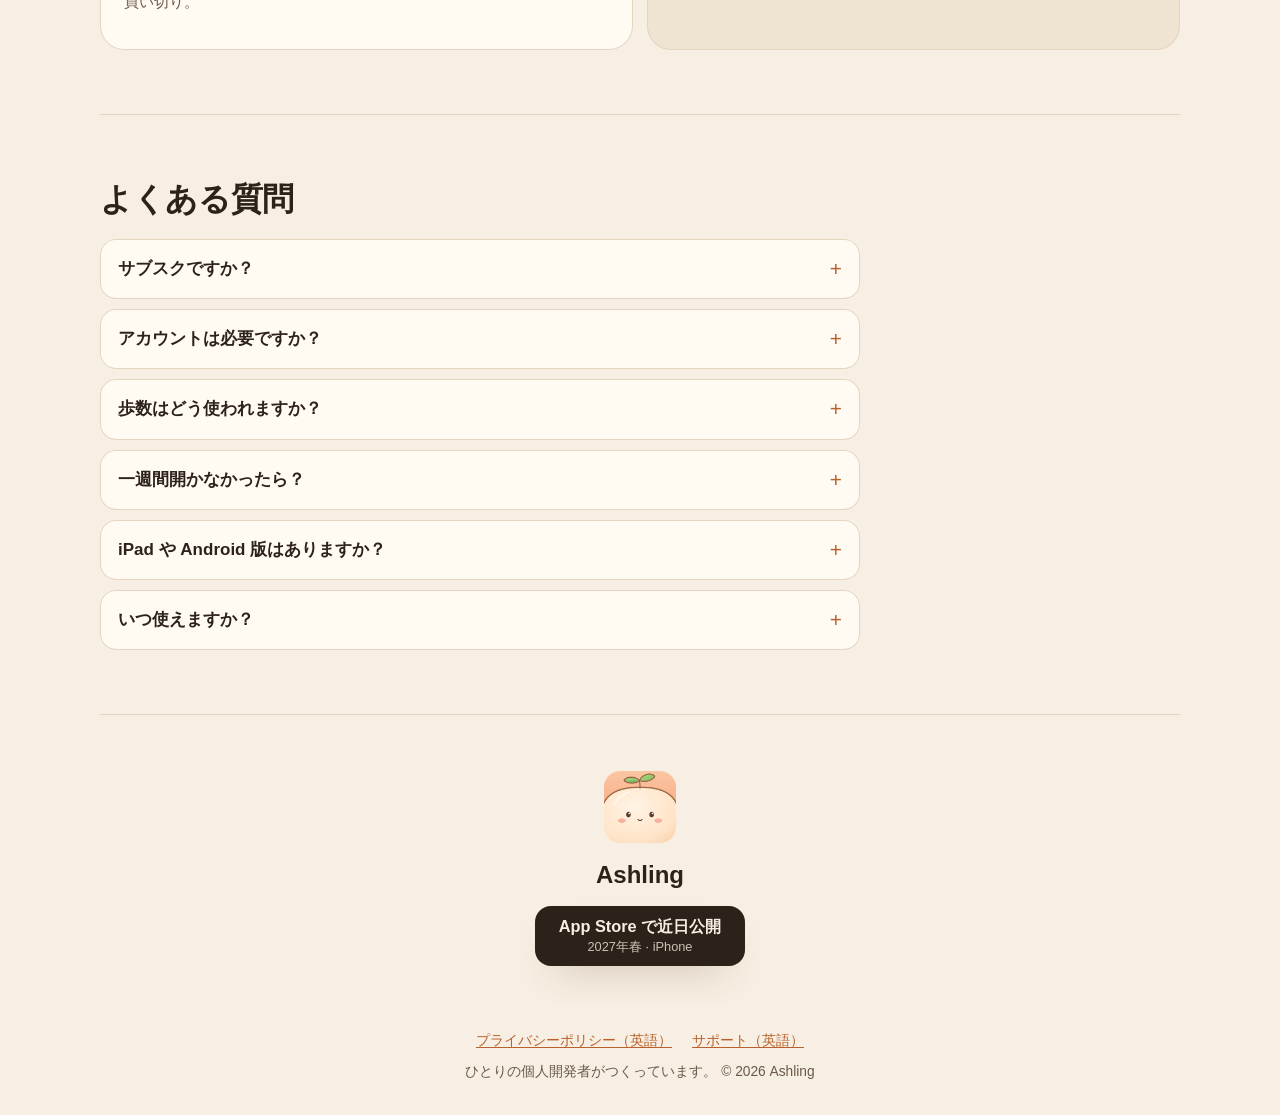
==== commit de2b34a9: "Version the stylesheet and media links so updates show right away Co-Authored-By: Claude Opus 5.5 <n" ====
--- a/ja/index.html
+++ b/ja/index.html
@@ -25,7 +25,7 @@
   <meta name="twitter:card" content="summary_large_image">
   <link rel="icon" type="image/png" href="../assets/icon/favicon-64.png">
   <link rel="apple-touch-icon" href="../assets/icon/apple-touch-icon.png">
-  <link rel="stylesheet" href="../assets/site.css">
+  <link rel="stylesheet" href="../assets/site.css?v=d0615741">
 </head>
 <body>
   <header class="top">
@@ -56,7 +56,7 @@
       </div>
       <figure class="hero-media">
         <div class="jar-frame">
-          <video class="jar-video" src="../assets/media/jar-day.mp4" poster="../assets/media/jar-day-poster.webp" width="640" height="800" autoplay muted loop playsinline preload="metadata" aria-hidden="true"></video>
+          <video class="jar-video" src="../assets/media/jar-day.mp4?v=fd92d890" poster="../assets/media/jar-day-poster.webp?v=e4168a5b" width="640" height="800" autoplay muted loop playsinline preload="metadata" aria-hidden="true"></video>
         </div>
         <figcaption>びんの中の光は、きみの一日に合わせて移り変わります。</figcaption>
       </figure>
@@ -68,7 +68,7 @@
         <p>Ashling はきみの iPhone の中だけで暮らします。スクロールするフィードも、追いかけるものもありません。静かな時間がほしいときに開いて、また一日を続けましょう。</p>
       </div>
       <figure class="trailer">
-        <video src="../assets/media/trailer.mp4" poster="../assets/media/trailer-poster.webp" width="540" height="960" controls playsinline preload="none" aria-label="19秒の予告編（英語字幕）"></video>
+        <video src="../assets/media/trailer.mp4?v=393ae9fe" poster="../assets/media/trailer-poster.webp?v=30f26a22" width="540" height="960" controls playsinline preload="none" aria-label="19秒の予告編（英語字幕）"></video>
         <figcaption>19秒の予告編（英語字幕）</figcaption>
       </figure>
     </section>
